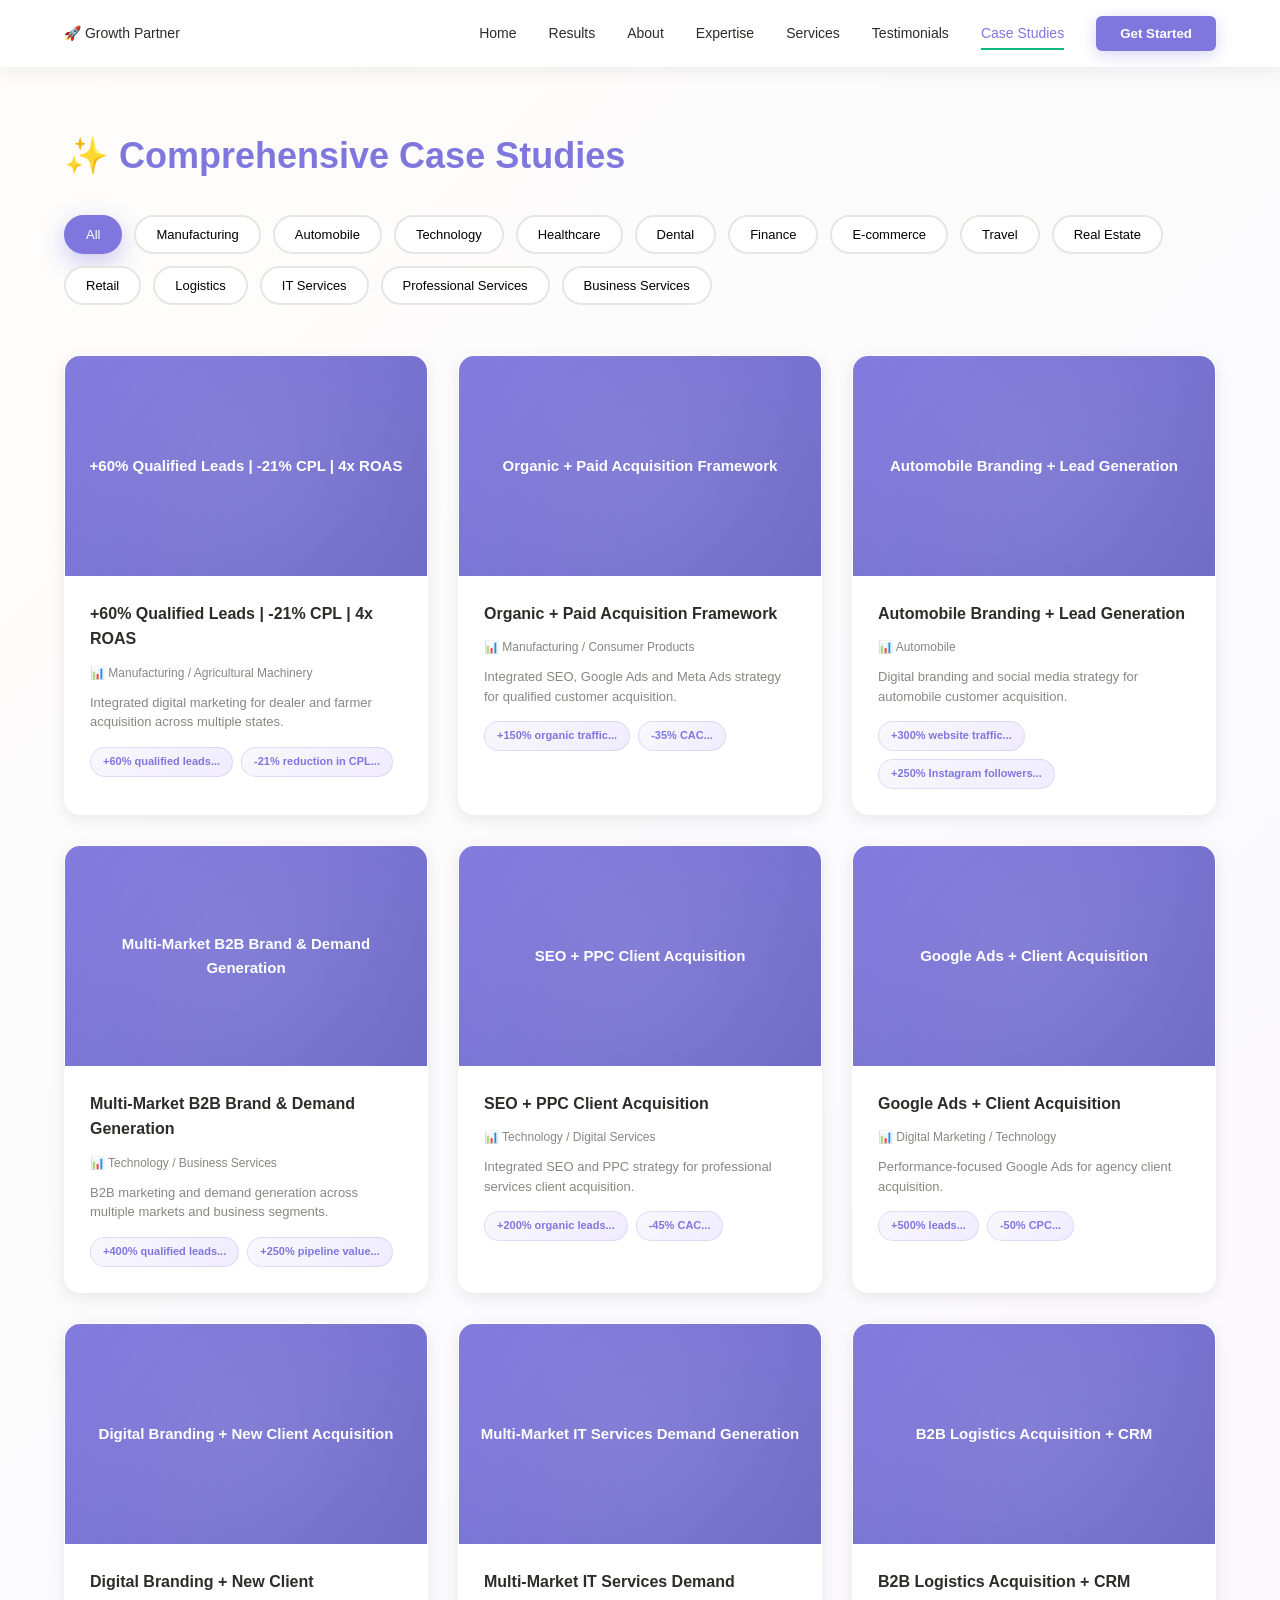
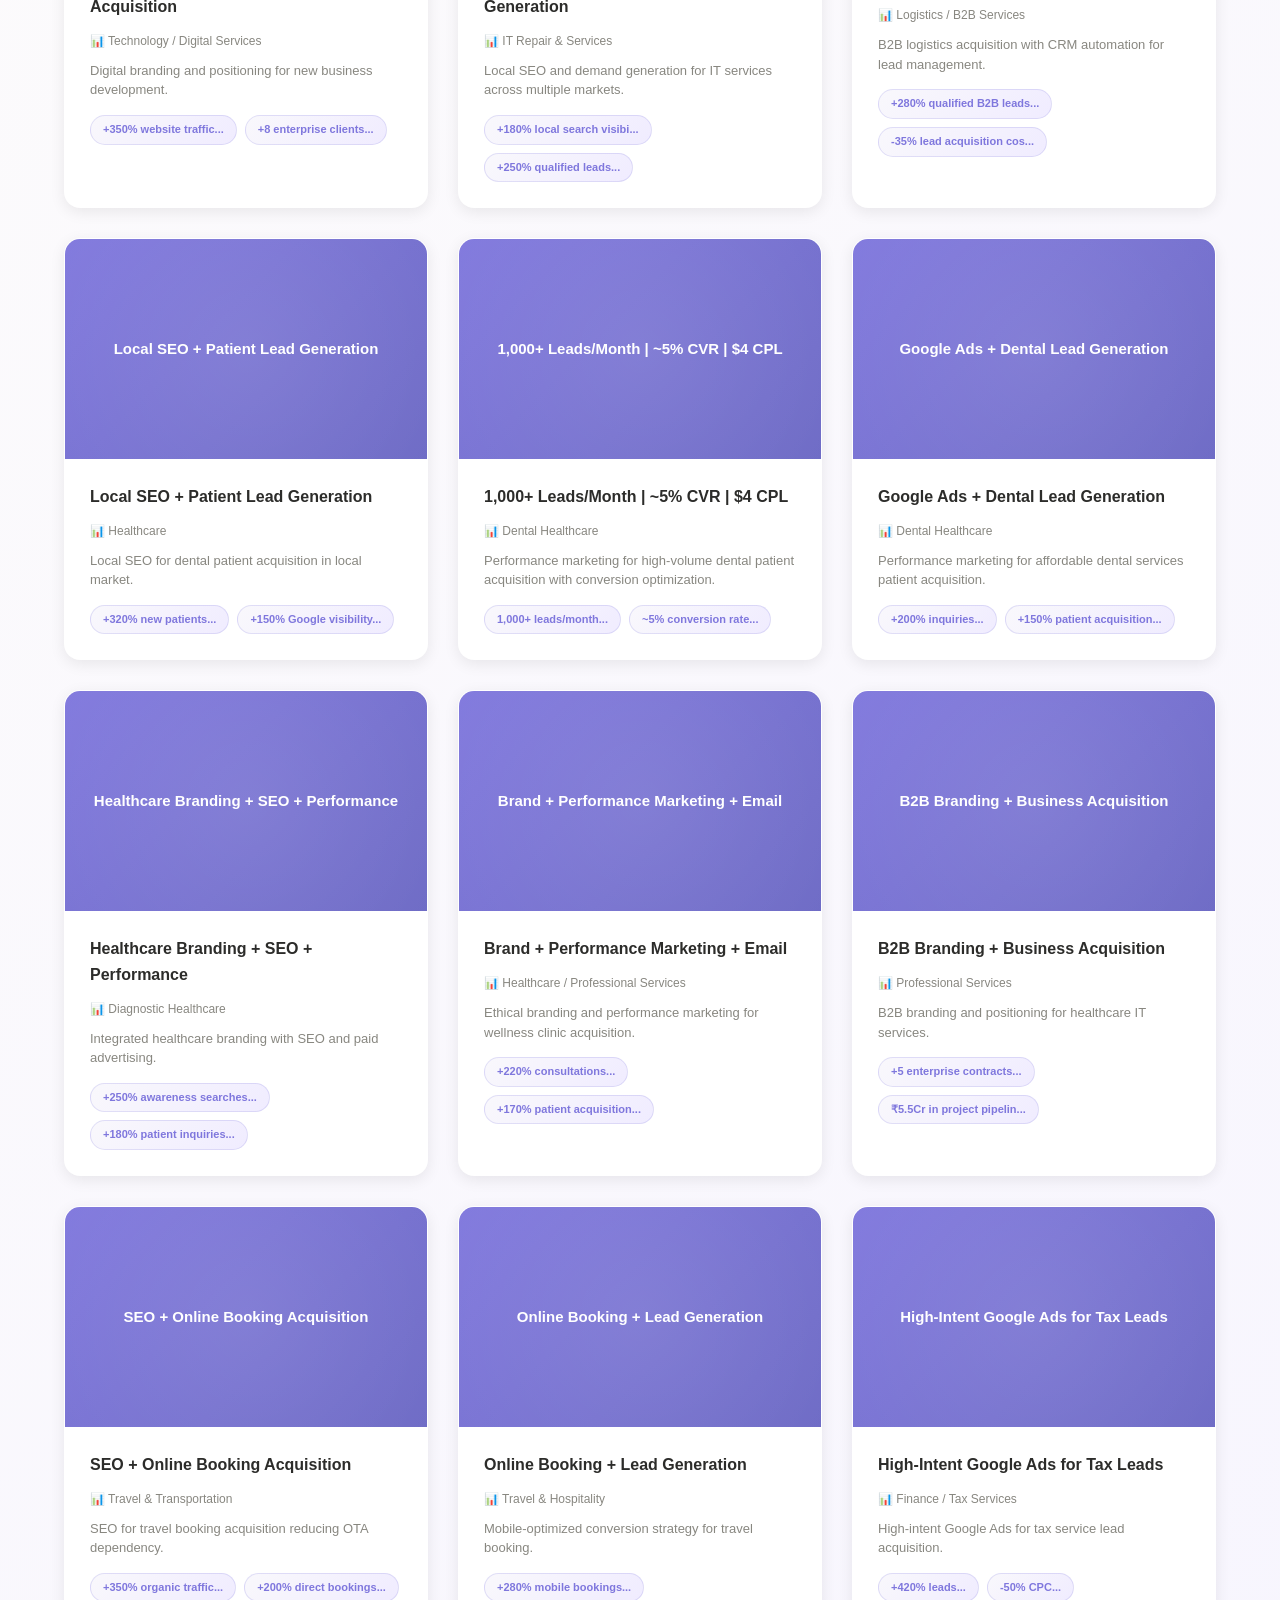
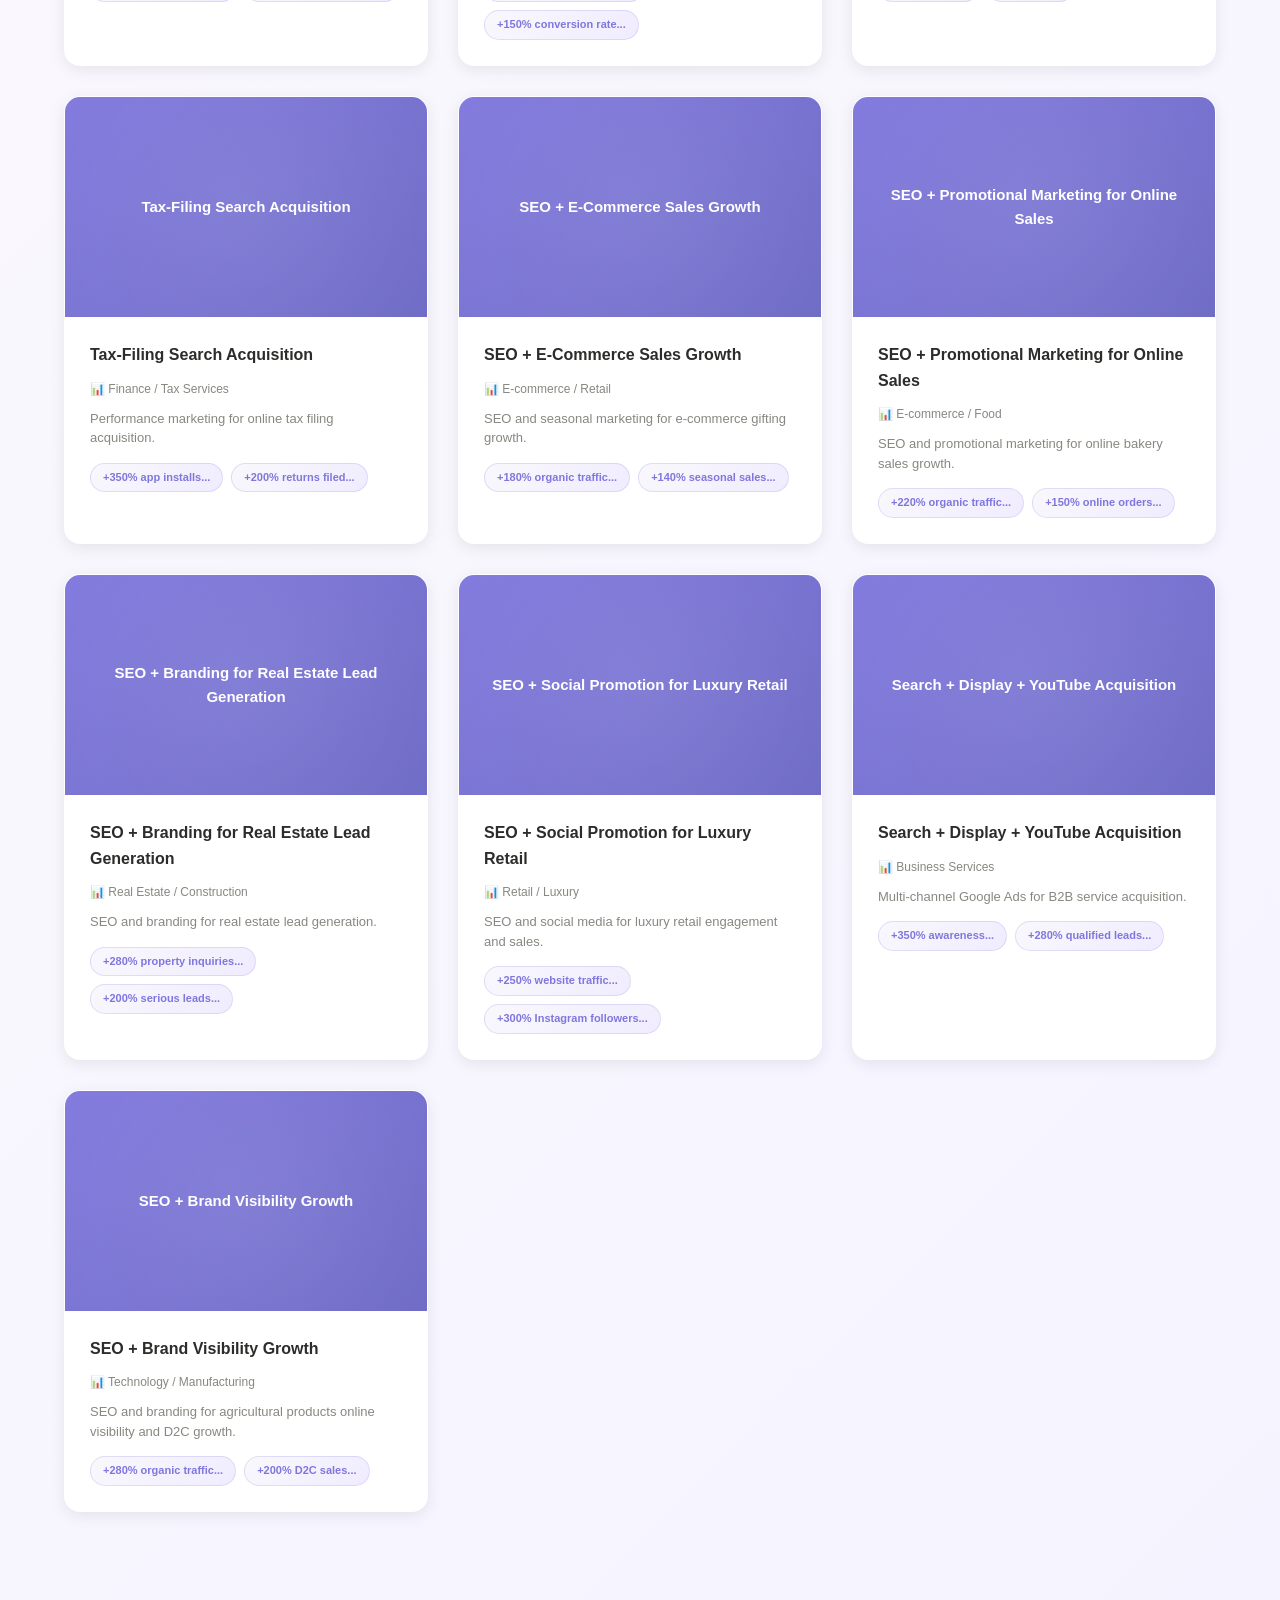
==== case-study.html @ d0ddbb6d "Initial commit: restore point for current site state Baseline snapshot of the portfolio site (index." ====
<!DOCTYPE html>
<html lang="en">
<head>
    <meta charset="UTF-8">
    <meta name="viewport" content="width=device-width, initial-scale=1.0">
    <title>Case Studies - Digital Marketing Portfolio</title>
    <style>
        * { margin: 0; padding: 0; box-sizing: border-box; }
        :root {
            --primary: #7F77DD;
            --secondary: #7F77DD;
            --accent: #7F77DD;
            --dark: #26215C;
            --light: #F9F8FC;
            --text: #2C2C2A;
            --text-secondary: #888780;
            --border: #E8E6E1;
            --animation: #10B981;
        }
        body {
            font-family: 'Inter', -apple-system, BlinkMacSystemFont, 'Segoe UI', sans-serif;
            color: var(--text);
            background: linear-gradient(135deg, #FEFDFB 0%, #F5F3FF 100%);
            line-height: 1.6;
            min-height: 100vh;
        }

        /* Animations */
        @keyframes fadeInUp {
            from {
                opacity: 0;
                transform: translateY(30px);
            }
            to {
                opacity: 1;
                transform: translateY(0);
            }
        }

        @keyframes slideInLeft {
            from {
                opacity: 0;
                transform: translateX(-50px);
            }
            to {
                opacity: 1;
                transform: translateX(0);
            }
        }

        @keyframes pulse {
            0%, 100% { box-shadow: 0 0 0 0 rgba(127, 119, 221, 0.7); }
            50% { box-shadow: 0 0 0 10px rgba(127, 119, 221, 0); }
        }

        @keyframes shimmer {
            0% { background-position: -1000px 0; }
            100% { background-position: 1000px 0; }
        }

        @keyframes floatUp {
            0%, 100% { transform: translateY(0px); }
            50% { transform: translateY(-20px); }
        }

        @keyframes glow {
            0%, 100% { 
                box-shadow: 0 0 20px rgba(127, 119, 221, 0.3),
                            0 8px 24px rgba(0, 0, 0, 0.08);
            }
            50% { 
                box-shadow: 0 0 40px rgba(127, 119, 221, 0.5),
                            0 12px 32px rgba(0, 0, 0, 0.12);
            }
        }

        /* Navigation */
        nav {
            position: sticky;
            top: 0;
            background: rgba(255, 255, 255, 0.95);
            backdrop-filter: blur(10px);
            box-shadow: 0 2px 20px rgba(0, 0, 0, 0.08);
            z-index: 100;
            padding: 16px 0;
            animation: slideInLeft 0.6s ease-out;
        }
        .nav-container {
            max-width: 1200px;
            margin: 0 auto;
            padding: 0 24px;
            display: flex;
            justify-content: space-between;
            align-items: center;
        }
        .nav-logo {
            font-size: 22px;
            font-weight: 700;
            color: var(--primary);
            text-decoration: none;
            cursor: pointer;
            transition: all 0.3s;
        }
        .nav-logo:hover {
            color: var(--animation);
            transform: scale(1.05);
        }
        .nav-links {
            display: flex;
            gap: 32px;
            align-items: center;
        }

        .nav-toggle {
            display: none;
            flex-direction: column;
            justify-content: center;
            gap: 5px;
            width: 32px;
            height: 32px;
            background: none;
            border: none;
            cursor: pointer;
            padding: 0;
            flex-shrink: 0;
        }

        .nav-toggle span {
            display: block;
            width: 100%;
            height: 2px;
            background: var(--text);
            border-radius: 2px;
            transition: transform 0.3s ease, opacity 0.3s ease;
        }

        .nav-toggle.open span:nth-child(1) {
            transform: translateY(7px) rotate(45deg);
        }

        .nav-toggle.open span:nth-child(2) {
            opacity: 0;
        }

        .nav-toggle.open span:nth-child(3) {
            transform: translateY(-7px) rotate(-45deg);
        }

        @media (max-width: 768px) {
            .nav-container {
                position: relative;
            }

            .nav-toggle {
                display: flex;
            }

            .nav-links {
                display: none;
                position: absolute;
                top: 100%;
                left: 0;
                right: 0;
                flex-direction: column;
                align-items: stretch;
                gap: 4px;
                background: white;
                border-top: 1px solid var(--border);
                box-shadow: 0 12px 24px rgba(0,0,0,0.1);
                padding: 8px 24px 20px;
                max-height: calc(100vh - 64px);
                overflow-y: auto;
            }

            .nav-links.open {
                display: flex;
            }

            .nav-link {
                width: 100%;
                padding: 12px 4px;
                border-bottom: 1px solid var(--border);
            }

            .get-started-btn {
                width: 100%;
                margin-top: 8px;
                padding: 14px 24px;
            }
        }
        .nav-link {
            text-decoration: none;
            color: var(--text);
            font-size: 14px;
            font-weight: 500;
            cursor: pointer;
            transition: all 0.3s;
            position: relative;
        }
        .nav-link::after {
            content: '';
            position: absolute;
            bottom: -5px;
            left: 0;
            width: 0;
            height: 2px;
            background: var(--animation);
            transition: width 0.3s;
        }
        .nav-link:hover::after,
        .nav-link.active::after {
            width: 100%;
        }
        .nav-link:hover {
            color: var(--primary);
        }
        .nav-link.active {
            color: var(--primary);
        }
        .get-started-btn {
            background: var(--primary);
            color: white;
            border: none;
            padding: 10px 24px;
            border-radius: 6px;
            cursor: pointer;
            font-weight: 600;
            transition: all 0.3s;
            box-shadow: 0 4px 15px rgba(127, 119, 221, 0.3);
        }
        .get-started-btn:hover {
            background: var(--animation);
            transform: translateY(-3px);
            box-shadow: 0 8px 25px rgba(16, 185, 129, 0.5);
        }

        /* Container */
        .container {
            max-width: 1200px;
            margin: 0 auto;
            padding: 60px 24px;
        }

        h1 {
            margin-bottom: 30px;
            font-size: 36px;
            color: var(--primary);
            animation: fadeInUp 0.6s ease-out;
        }

        h1.detail-title {
            -webkit-text-fill-color: white !important;
            -webkit-background-clip: unset !important;
            background-clip: unset !important;
            color: #FFFFFF !important;
            background: none !important;
        }

        /* Filters */
        .filters {
            display: flex;
            gap: 12px;
            margin-bottom: 50px;
            flex-wrap: wrap;
            animation: fadeInUp 0.7s ease-out;
        }
        .category-btn {
            background: white;
            border: 2px solid var(--border);
            padding: 10px 20px;
            border-radius: 25px;
            cursor: pointer;
            font-weight: 500;
            transition: all 0.3s;
            font-size: 13px;
            position: relative;
            overflow: hidden;
        }
        .category-btn::before {
            content: '';
            position: absolute;
            top: 0;
            left: -100%;
            width: 100%;
            height: 100%;
            background: var(--animation);
            transition: left 0.4s;
            z-index: -1;
        }
        .category-btn:hover::before {
            left: 0;
        }
        .category-btn:hover {
            color: white;
            border-color: var(--primary);
            transform: translateY(-3px);
            box-shadow: 0 8px 20px rgba(127, 119, 221, 0.3);
        }
        .category-btn.active {
            background: var(--primary);
            color: white;
            border-color: var(--primary);
            box-shadow: 0 8px 25px rgba(127, 119, 221, 0.4);
        }

        /* Grid */
        .case-studies-grid {
            display: grid;
            grid-template-columns: repeat(auto-fill, minmax(320px, 1fr));
            gap: 30px;
            margin-bottom: 50px;
        }
        .case-card {
            background: white;
            border-radius: 16px;
            overflow: hidden;
            cursor: pointer;
            transition: all 0.4s cubic-bezier(0.175, 0.885, 0.32, 1.275);
            animation: fadeInUp 0.6s ease-out backwards;
            animation-delay: calc(var(--index) * 0.05s);
            position: relative;
            box-shadow: 0 4px 15px rgba(0, 0, 0, 0.08);
            border: 1px solid rgba(255, 255, 255, 0.5);
        }
        .case-card:nth-child(1) { --index: 1; }
        .case-card:nth-child(2) { --index: 2; }
        .case-card:nth-child(3) { --index: 3; }
        .case-card:nth-child(4) { --index: 4; }
        .case-card:nth-child(5) { --index: 5; }
        .case-card:nth-child(6) { --index: 6; }
        .case-card:hover {
            transform: translateY(-15px) scale(1.02);
            box-shadow: 0 20px 40px rgba(127, 119, 221, 0.3);
        }
        .case-card::before {
            content: '';
            position: absolute;
            top: 0;
            left: 0;
            width: 100%;
            height: 3px;
            background: var(--animation);
            opacity: 0;
            transition: opacity 0.3s;
        }
        .case-card:hover::before {
            opacity: 1;
        }

        .case-card-image {
            height: 220px;
            background: linear-gradient(135deg, #7F77DD 0%, #6B68C4 100%) !important;
            display: flex;
            align-items: center;
            justify-content: center;
            color: white;
            font-weight: 700;
            padding: 20px;
            text-align: center;
            font-size: 15px;
            position: relative;
            overflow: hidden;
        }
        .case-card-image::after {
            content: '';
            position: absolute;
            top: -50%;
            right: -50%;
            width: 200%;
            height: 200%;
            background: radial-gradient(circle, rgba(255,255,255,0.1) 0%, transparent 70%);
            animation: floatUp 4s ease-in-out infinite;
        }

        .case-card-content {
            padding: 25px;
            position: relative;
            z-index: 1;
        }
        .case-card-content h3 {
            font-size: 16px;
            margin-bottom: 12px;
            color: var(--text);
            transition: color 0.3s;
        }
        .case-card:hover .case-card-content h3 {
            color: var(--primary);
        }

        .case-industry {
            font-size: 12px;
            color: var(--text-secondary);
            margin-bottom: 10px;
            font-weight: 500;
        }
        .case-description {
            font-size: 13px;
            color: var(--text-secondary);
            margin-bottom: 15px;
            line-height: 1.5;
        }
        .case-results {
            display: flex;
            gap: 8px;
            flex-wrap: wrap;
        }
        .result-tag {
            background: linear-gradient(135deg, var(--light) 0%, #F0ECFF 100%);
            color: var(--primary);
            padding: 5px 12px;
            border-radius: 20px;
            font-size: 11px;
            font-weight: 600;
            border: 1px solid rgba(127, 119, 221, 0.2);
            transition: all 0.3s;
        }
        .result-tag:hover {
            background: linear-gradient(135deg, var(--primary) 0%, var(--secondary) 100%);
            color: white;
            transform: scale(1.05);
        }

        /* Detail View */
        .detail-view {
            display: none;
            margin-top: 0;
            animation: fadeInUp 0.5s ease-out;
        }
        .detail-view.active {
            display: block;
            animation: fadeInUp 0.5s ease-out;
        }

        .back-btn {
            background: var(--primary);
            color: white;
            border: none;
            padding: 14px 32px;
            border-radius: 8px;
            cursor: pointer;
            font-weight: 700;
            margin-bottom: 30px;
            margin-top: 20px;
            position: relative;
            z-index: 10;
            box-shadow: 0 4px 15px rgba(127, 119, 221, 0.4);
            transition: all 0.3s;
            font-size: 15px;
            display: inline-block;
        }
        .back-btn:hover {
            background: var(--animation);
            transform: translateY(-3px);
            box-shadow: 0 8px 25px rgba(16, 185, 129, 0.6);
        }

        .detail-header {
            background: linear-gradient(135deg, #7F77DD 0%, #6B68C4 100%) !important;
            color: white;
            padding: 60px 40px;
            margin: 0 -24px 40px -24px;
            position: relative;
            z-index: 1;
            border-radius: 16px 16px 0 0;
            overflow: hidden;
            animation: fadeInUp 0.6s ease-out;
        }
        .detail-header * {
            color: white !important;
        }
        .detail-header::before {
            content: '';
            position: absolute;
            top: -50%;
            right: -50%;
            width: 200%;
            height: 200%;
            background: radial-gradient(circle, rgba(255,255,255,0.1) 0%, transparent 70%);
            animation: floatUp 6s ease-in-out infinite;
        }

        .detail-title {
            font-size: 36px;
            margin-bottom: 25px;
            position: relative;
            z-index: 1;
            font-weight: 800;
            color: #FFFFFF !important;
            text-shadow: 0 2px 10px rgba(0, 0, 0, 0.3), 0 0 20px rgba(0, 0, 0, 0.2);
            letter-spacing: 0.5px;
        }
        .detail-meta {
            display: grid;
            grid-template-columns: repeat(auto-fit, minmax(180px, 1fr));
            gap: 30px;
            margin-bottom: 20px;
            font-size: 14px;
            position: relative;
            z-index: 1;
            color: #FFFFFF !important;
        }
        .detail-meta strong {
            display: block;
            margin-bottom: 5px;
            font-weight: 600;
            opacity: 1;
            color: #FFFFFF !important;
        }

        .detail-content {
            background: white;
            padding: 40px;
            border-radius: 16px;
            border: 1px solid rgba(255, 255, 255, 0.5);
            box-shadow: 0 8px 32px rgba(0, 0, 0, 0.08);
            animation: fadeInUp 0.7s ease-out;
        }

        .section {
            margin-bottom: 50px;
            animation: fadeInUp 0.6s ease-out;
        }
        .section h2 {
            font-size: 26px;
            margin-bottom: 20px;
            color: var(--primary);
            padding-bottom: 15px;
            border-bottom: 2px solid var(--light);
            position: relative;
        }
        .section h3 {
            font-size: 16px;
            margin: 25px 0 15px 0;
            color: var(--primary);
            font-weight: 700;
        }
        .section p {
            color: var(--text-secondary);
            line-height: 1.8;
            margin-bottom: 12px;
            font-size: 14px;
        }
        .section ul, .section ol {
            margin-left: 20px;
            color: var(--text-secondary);
        }
        .section li {
            margin-bottom: 10px;
            line-height: 1.6;
        }

        .metrics-grid {
            display: grid;
            grid-template-columns: repeat(auto-fit, minmax(180px, 1fr));
            gap: 20px;
            margin: 25px 0;
        }
        .metric-card {
            background: linear-gradient(135deg, var(--light) 0%, #F0ECFF 100%);
            padding: 25px;
            border-radius: 12px;
            text-align: center;
            border: 2px solid rgba(127, 119, 221, 0.15);
            transition: all 0.3s;
            cursor: pointer;
            position: relative;
            overflow: hidden;
        }
        .metric-card::before {
            content: '';
            position: absolute;
            top: -50%;
            right: -50%;
            width: 200%;
            height: 200%;
            background: radial-gradient(circle, rgba(127,119,221,0.1) 0%, transparent 70%);
        }
        .metric-card:hover {
            transform: translateY(-8px);
            box-shadow: 0 12px 30px rgba(16, 185, 129, 0.2);
            border-color: var(--animation);
        }

        .metric-value {
            font-size: 26px;
            font-weight: 800;
            background: linear-gradient(135deg, var(--primary) 0%, var(--secondary) 100%);
            -webkit-background-clip: text;
            -webkit-text-fill-color: transparent;
            background-clip: text;
            margin-bottom: 8px;
        }
        .metric-label {
            font-size: 12px;
            color: var(--text-secondary);
            font-weight: 600;
        }

        .service-tags {
            display: flex;
            gap: 12px;
            flex-wrap: wrap;
            margin: 20px 0;
        }
        .service-tag {
            background: var(--primary);
            color: white;
            padding: 10px 18px;
            border-radius: 20px;
            font-size: 12px;
            font-weight: 700;
            box-shadow: 0 4px 15px rgba(127, 119, 221, 0.35);
            transition: all 0.3s;
            display: inline-block;
        }
        .service-tag:hover {
            background: var(--animation);
            transform: translateY(-3px) scale(1.05);
            box-shadow: 0 8px 25px rgba(16, 185, 129, 0.6);
        }

        .competitor-section {
            background: linear-gradient(135deg, white 0%, #F9F8FC 100%);
            padding: 20px;
            border-radius: 10px;
            border: 2px solid rgba(127, 119, 221, 0.15);
            margin: 15px 0;
            transition: all 0.3s;
        }
        .competitor-section:hover {
            border-color: var(--primary);
            box-shadow: 0 6px 20px rgba(127, 119, 221, 0.1);
        }
        .competitor-section strong {
            color: var(--primary);
            font-size: 15px;
        }
        .competitor-section p {
            margin: 8px 0;
            font-size: 13px;
        }

        .website-link {
            display: inline-block;
            background: var(--primary);
            color: white;
            padding: 14px 32px;
            border-radius: 8px;
            text-decoration: none;
            font-weight: 700;
            margin-top: 15px;
            box-shadow: 0 4px 15px rgba(127, 119, 221, 0.4);
            transition: all 0.3s;
            font-size: 15px;
        }
        .website-link:hover {
            background: var(--animation);
            transform: translateY(-3px) scale(1.02);
            box-shadow: 0 8px 25px rgba(16, 185, 129, 0.6);
        }

        /* Loading animation */
        @keyframes spin {
            0% { transform: rotate(0deg); }
            100% { transform: rotate(360deg); }
        }

        .loading {
            display: inline-block;
            width: 20px;
            height: 20px;
            border: 3px solid var(--light);
            border-top-color: var(--primary);
            border-radius: 50%;
            animation: spin 1s linear infinite;
        }
    </style>
</head>
<body>
    <nav>
        <div class="nav-container">
            <a class="nav-link" href="index.html">🚀 Growth Partner</a>
            <button class="nav-toggle" id="navToggle" aria-label="Toggle navigation menu" aria-expanded="false" onclick="toggleMobileNav()">
                <span></span><span></span><span></span>
            </button>
            <div class="nav-links" id="navLinks">
                <a class="nav-link" href="index.html">Home</a>
                <a class="nav-link" href="index.html#results">Results</a>
                <a class="nav-link" href="index.html#about">About</a>
                <a class="nav-link" href="index.html#expertise">Expertise</a>
                <a class="nav-link" href="index.html#services">Services</a>
                <a class="nav-link" href="index.html#testimonials">Testimonials</a>
                <a class="nav-link active" href="case-study.html">Case Studies</a>
                <button class="get-started-btn" onclick="window.location.href='index.html#contact'">Get Started</button>
            </div>
        </div>
    </nav>

    <div class="container">
        <!-- Grid View -->
        <div id="grid-view">
            <h1>✨ Comprehensive Case Studies</h1>
            
            <div class="filters">
                <button class="category-btn active" onclick="filterByCategory('all', this)">All</button>
                <button class="category-btn" onclick="filterByCategory('Manufacturing', this)">Manufacturing</button>
                <button class="category-btn" onclick="filterByCategory('Automobile', this)">Automobile</button>
                <button class="category-btn" onclick="filterByCategory('Technology', this)">Technology</button>
                <button class="category-btn" onclick="filterByCategory('Healthcare', this)">Healthcare</button>
                <button class="category-btn" onclick="filterByCategory('Dental', this)">Dental</button>
                <button class="category-btn" onclick="filterByCategory('Finance', this)">Finance</button>
                <button class="category-btn" onclick="filterByCategory('E-commerce', this)">E-commerce</button>
                <button class="category-btn" onclick="filterByCategory('Travel', this)">Travel</button>
                <button class="category-btn" onclick="filterByCategory('Real Estate', this)">Real Estate</button>
                <button class="category-btn" onclick="filterByCategory('Retail', this)">Retail</button>
                <button class="category-btn" onclick="filterByCategory('Logistics', this)">Logistics</button>
                <button class="category-btn" onclick="filterByCategory('IT Repair', this)">IT Services</button>
                <button class="category-btn" onclick="filterByCategory('Professional Services', this)">Professional Services</button>
                <button class="category-btn" onclick="filterByCategory('Business Services', this)">Business Services</button>
            </div>

            <div id="case-studies-grid" class="case-studies-grid"></div>
        </div>

        <!-- Detail View -->
        <div id="detail-view" class="detail-view">
            <button class="back-btn" onclick="showGrid()">← Back to All Cases</button>
            
            <div class="detail-header">
                <h1 class="detail-title" id="detail-title">Case Title</h1>
                <div class="detail-meta">
                    <div><strong>Client:</strong> <span id="detail-client"></span></div>
                    <div><strong>Industry:</strong> <span id="detail-industry"></span></div>
                    <div><strong>Duration:</strong> <span id="detail-duration"></span></div>
                </div>
            </div>

            <div class="detail-content">
                <div class="section">
                    <h2>📋 About the Business</h2>
                    <p id="detail-about"></p>
                    <h3>💼 Business Model</h3>
                    <p id="detail-businessModel"></p>
                    <h3>🎯 Target Market</h3>
                    <p id="detail-targetMarket"></p>
                    <h3>📦 Products/Services</h3>
                    <p id="detail-products"></p>
                </div>

                <div class="section">
                    <h2>🏆 Market & Competitors</h2>
                    <p id="detail-marketOverview"></p>
                    <h3>⚔️ Key Competitors</h3>
                    <div id="competitors-section"></div>
                    <h3>💡 Competitive Advantages</h3>
                    <p id="detail-advantages"></p>
                </div>

                <div class="section">
                    <h2>🚨 Challenges Faced</h2>
                    <p id="detail-challenges"></p>
                    <h3>📌 Key Pain Points</h3>
                    <ul id="pain-points-list"></ul>
                    <h3>💥 Business Impact</h3>
                    <p id="detail-challengeImpact"></p>
                </div>

                <div class="section">
                    <h2>🎯 Strategic Solution</h2>
                    <p id="detail-strategyOverview"></p>
                    <h3>🔍 Phase 1: Discovery & Planning</h3>
                    <p id="detail-phase1"></p>
                    <h3>🚀 Phase 2: Implementation</h3>
                    <p id="detail-phase2"></p>
                    <h3>⚙️ Phase 3: Optimization</h3>
                    <p id="detail-phase3"></p>
                    <h3>📈 Phase 4: Scaling</h3>
                    <p id="detail-phase4"></p>
                    <h3>🛠️ Services & Tools</h3>
                    <div class="service-tags" id="services-delivered"></div>
                </div>

                <div class="section">
                    <h2>🎉 Results & Impact</h2>
                    <h3>📊 Performance Metrics</h3>
                    <div class="metrics-grid" id="metrics-grid"></div>
                    <h3>💰 ROI & Business Impact</h3>
                    <p id="detail-roi"></p>
                </div>

                <div class="section">
                    <h3>🌐 Visit Website</h3>
                    <div id="website-section"></div>
                </div>
            </div>
        </div>
    </div>

    <script>
        let allCaseStudies = [];
        let filteredStudies = [];

        async function loadCaseStudies() {
            try {
                const response = await fetch('case-studies-data.json');
                allCaseStudies = await response.json();
                filteredStudies = allCaseStudies;

                // Deep link support: case-study.html?id=3 opens that case study directly
                const params = new URLSearchParams(window.location.search);
                const requestedId = parseInt(params.get('id'), 10);
                const requested = allCaseStudies.find(cs => cs.id === requestedId);
                if (requested) {
                    showDetail(requested.id);
                } else {
                    displayCaseStudies();
                }
            } catch(e) {
                console.log('Loading fallback data...');
                document.getElementById('case-studies-grid').innerHTML = '<p style="padding:20px;">Loading case studies...</p>';
            }
        }

        function displayCaseStudies() {
            const grid = document.getElementById('case-studies-grid');

            if (filteredStudies.length === 0) {
                grid.innerHTML = '<p style="padding:20px; color: var(--text-secondary);">No case studies found in this category yet.</p>';
                return;
            }

            const html = filteredStudies.map(cs => `
                <div class="case-card" onclick="showDetail(${cs.id})">
                    <div class="case-card-image">${cs.title}</div>
                    <div class="case-card-content">
                        <h3>${cs.title}</h3>
                        <p class="case-industry">📊 ${cs.industry}</p>
                        <p class="case-description">${cs.description}</p>
                        <div class="case-results">
                            ${cs.results.slice(0, 2).map(r => `
                                <span class="result-tag">${r.substring(0, 25)}...</span>
                            `).join('')}
                        </div>
                    </div>
                </div>
            `).join('');
            grid.innerHTML = html;
        }

        function showDetail(id) {
            const cs = allCaseStudies.find(c => c.id === id);
            if (!cs) return;

            document.getElementById('grid-view').style.display = 'none';
            document.getElementById('detail-view').classList.add('active');

            document.getElementById('detail-title').textContent = cs.title;
            document.getElementById('detail-client').textContent = cs.client;
            document.getElementById('detail-industry').textContent = cs.industry;
            document.getElementById('detail-duration').textContent = cs.duration;
            document.getElementById('detail-about').textContent = cs.about;
            document.getElementById('detail-businessModel').textContent = cs.businessModel;
            document.getElementById('detail-targetMarket').textContent = cs.targetMarket;
            document.getElementById('detail-products').textContent = cs.products;
            document.getElementById('detail-marketOverview').textContent = cs.marketOverview;

            const competitorsHTML = cs.competitors.map(c => `
                <div class="competitor-section">
                    <strong>${c.name}</strong><br>
                    <small><strong>Position:</strong> ${c.position}</small><br>
                    <small><strong>Our Differentiation:</strong> ${c.differentiation}</small>
                </div>
            `).join('');
            document.getElementById('competitors-section').innerHTML = competitorsHTML;

            document.getElementById('detail-advantages').textContent = cs.advantages;
            document.getElementById('detail-challenges').textContent = cs.challenges;

            const painPointsHTML = cs.painPoints.map(p => `<li>${p}</li>`).join('');
            document.getElementById('pain-points-list').innerHTML = painPointsHTML;

            document.getElementById('detail-challengeImpact').textContent = cs.challengeImpact;
            document.getElementById('detail-strategyOverview').textContent = cs.strategyOverview;
            document.getElementById('detail-phase1').textContent = cs.phase1;
            document.getElementById('detail-phase2').textContent = cs.phase2;
            document.getElementById('detail-phase3').textContent = cs.phase3;
            document.getElementById('detail-phase4').textContent = cs.phase4;

            const servicesHTML = cs.services.map(s => `<span class="service-tag">${s}</span>`).join('');
            document.getElementById('services-delivered').innerHTML = servicesHTML;

            const metricsHTML = Object.entries(cs.metrics).map(([key, val]) => `
                <div class="metric-card">
                    <div class="metric-value">${val}</div>
                    <div class="metric-label">${key}</div>
                </div>
            `).join('');
            document.getElementById('metrics-grid').innerHTML = metricsHTML;

            document.getElementById('detail-roi').textContent = cs.roi;

            const websiteHTML = `<p><a href="https://${cs.website}" target="_blank" class="website-link">🌐 Visit ${cs.client} Website</a></p>`;
            document.getElementById('website-section').innerHTML = websiteHTML;

            window.scrollTo(0, 0);
        }

        function showGrid() {
            document.getElementById('grid-view').style.display = 'block';
            document.getElementById('detail-view').classList.remove('active');
            window.history.replaceState(null, '', window.location.pathname);
        }

        function filterByCategory(category, btn) {
            document.querySelectorAll('.category-btn').forEach(b => b.classList.remove('active'));
            if (btn) btn.classList.add('active');

            if (category === 'all') {
                filteredStudies = allCaseStudies;
            } else {
                filteredStudies = allCaseStudies.filter(cs => 
                    cs.industry.toLowerCase().includes(category.toLowerCase())
                );
            }
            displayCaseStudies();
        }

        loadCaseStudies();

        // Mobile navigation menu
        function toggleMobileNav() {
            const menu = document.getElementById('navLinks');
            const toggle = document.getElementById('navToggle');
            const isOpen = menu.classList.toggle('open');
            toggle.classList.toggle('open', isOpen);
            toggle.setAttribute('aria-expanded', isOpen ? 'true' : 'false');
        }

        function closeMobileNav() {
            const menu = document.getElementById('navLinks');
            const toggle = document.getElementById('navToggle');
            menu.classList.remove('open');
            toggle.classList.remove('open');
            toggle.setAttribute('aria-expanded', 'false');
        }

        document.getElementById('navLinks').addEventListener('click', (e) => {
            if (e.target.tagName === 'A' || e.target.tagName === 'BUTTON') {
                closeMobileNav();
            }
        });

        document.addEventListener('click', (e) => {
            const nav = document.querySelector('nav');
            if (nav && !nav.contains(e.target)) {
                closeMobileNav();
            }
        });

        window.addEventListener('resize', () => {
            if (window.innerWidth > 768) {
                closeMobileNav();
            }
        });
    </script>
</body>
</html>
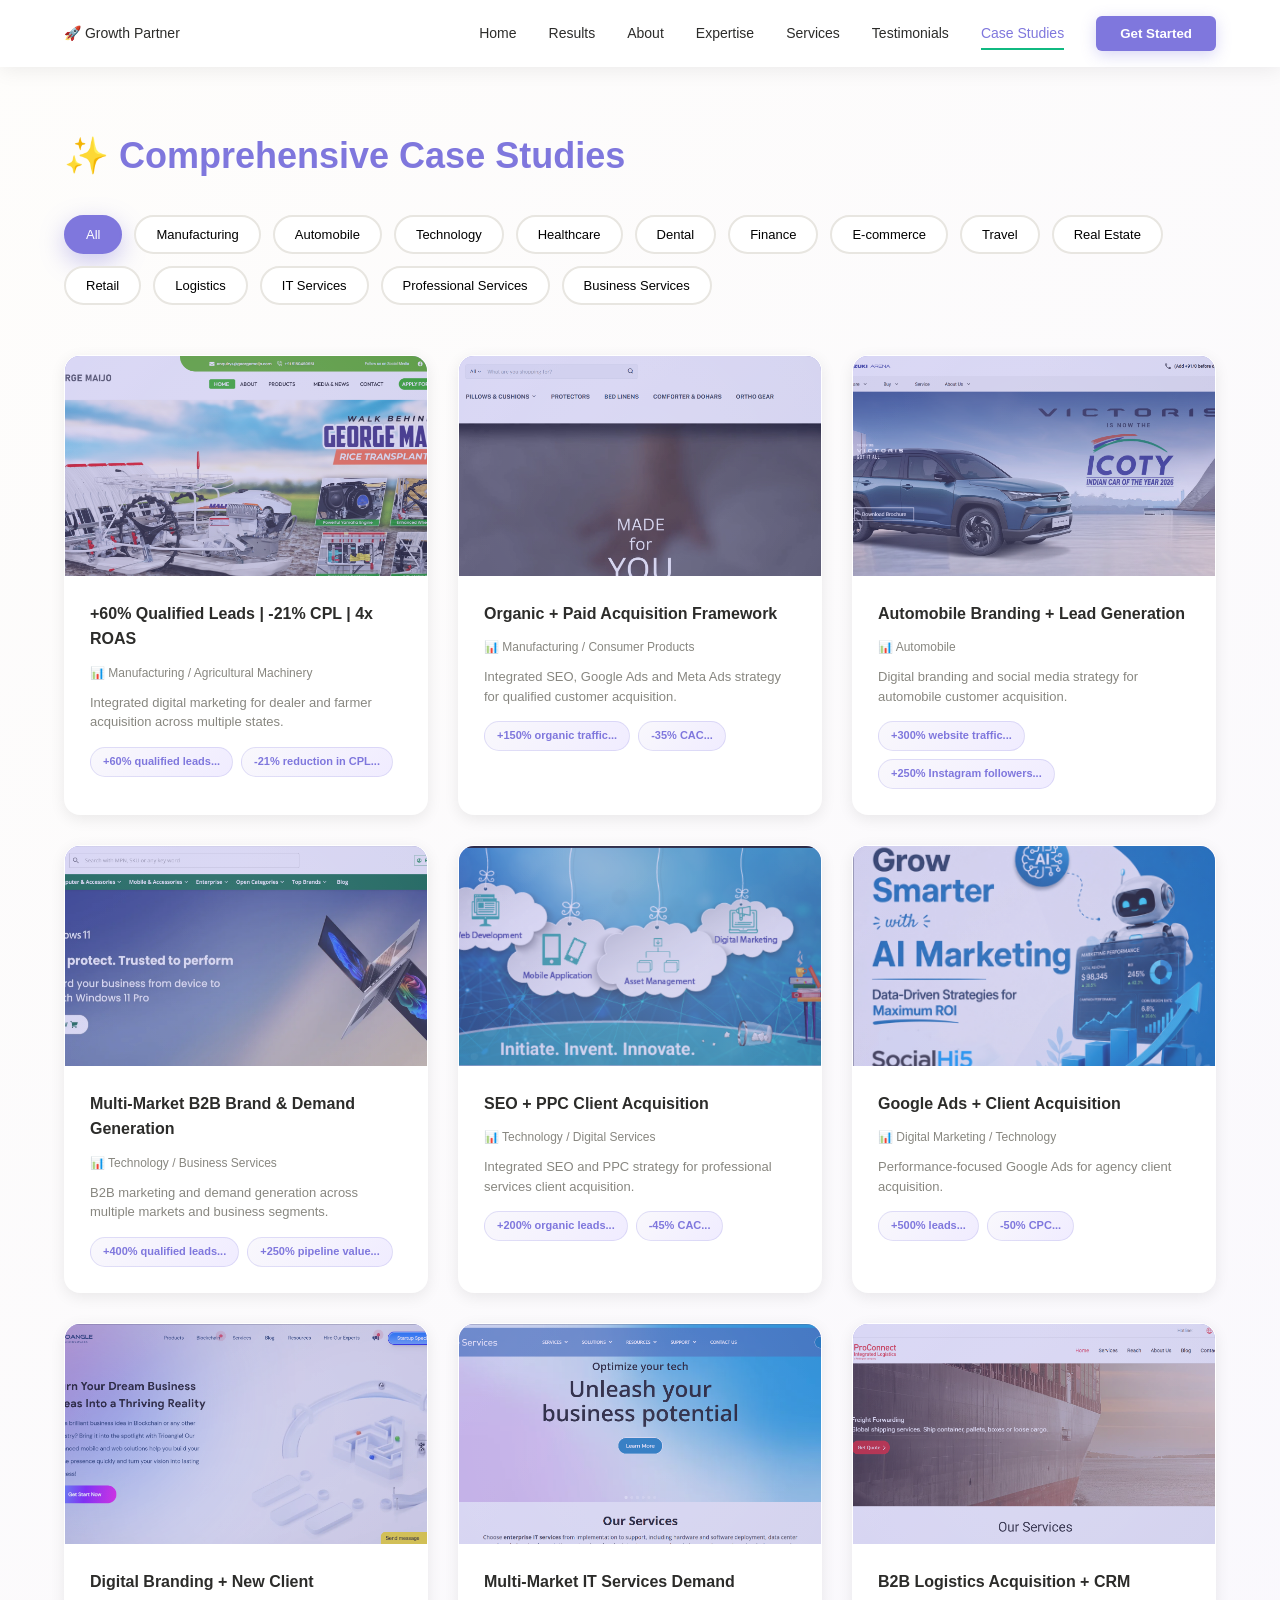
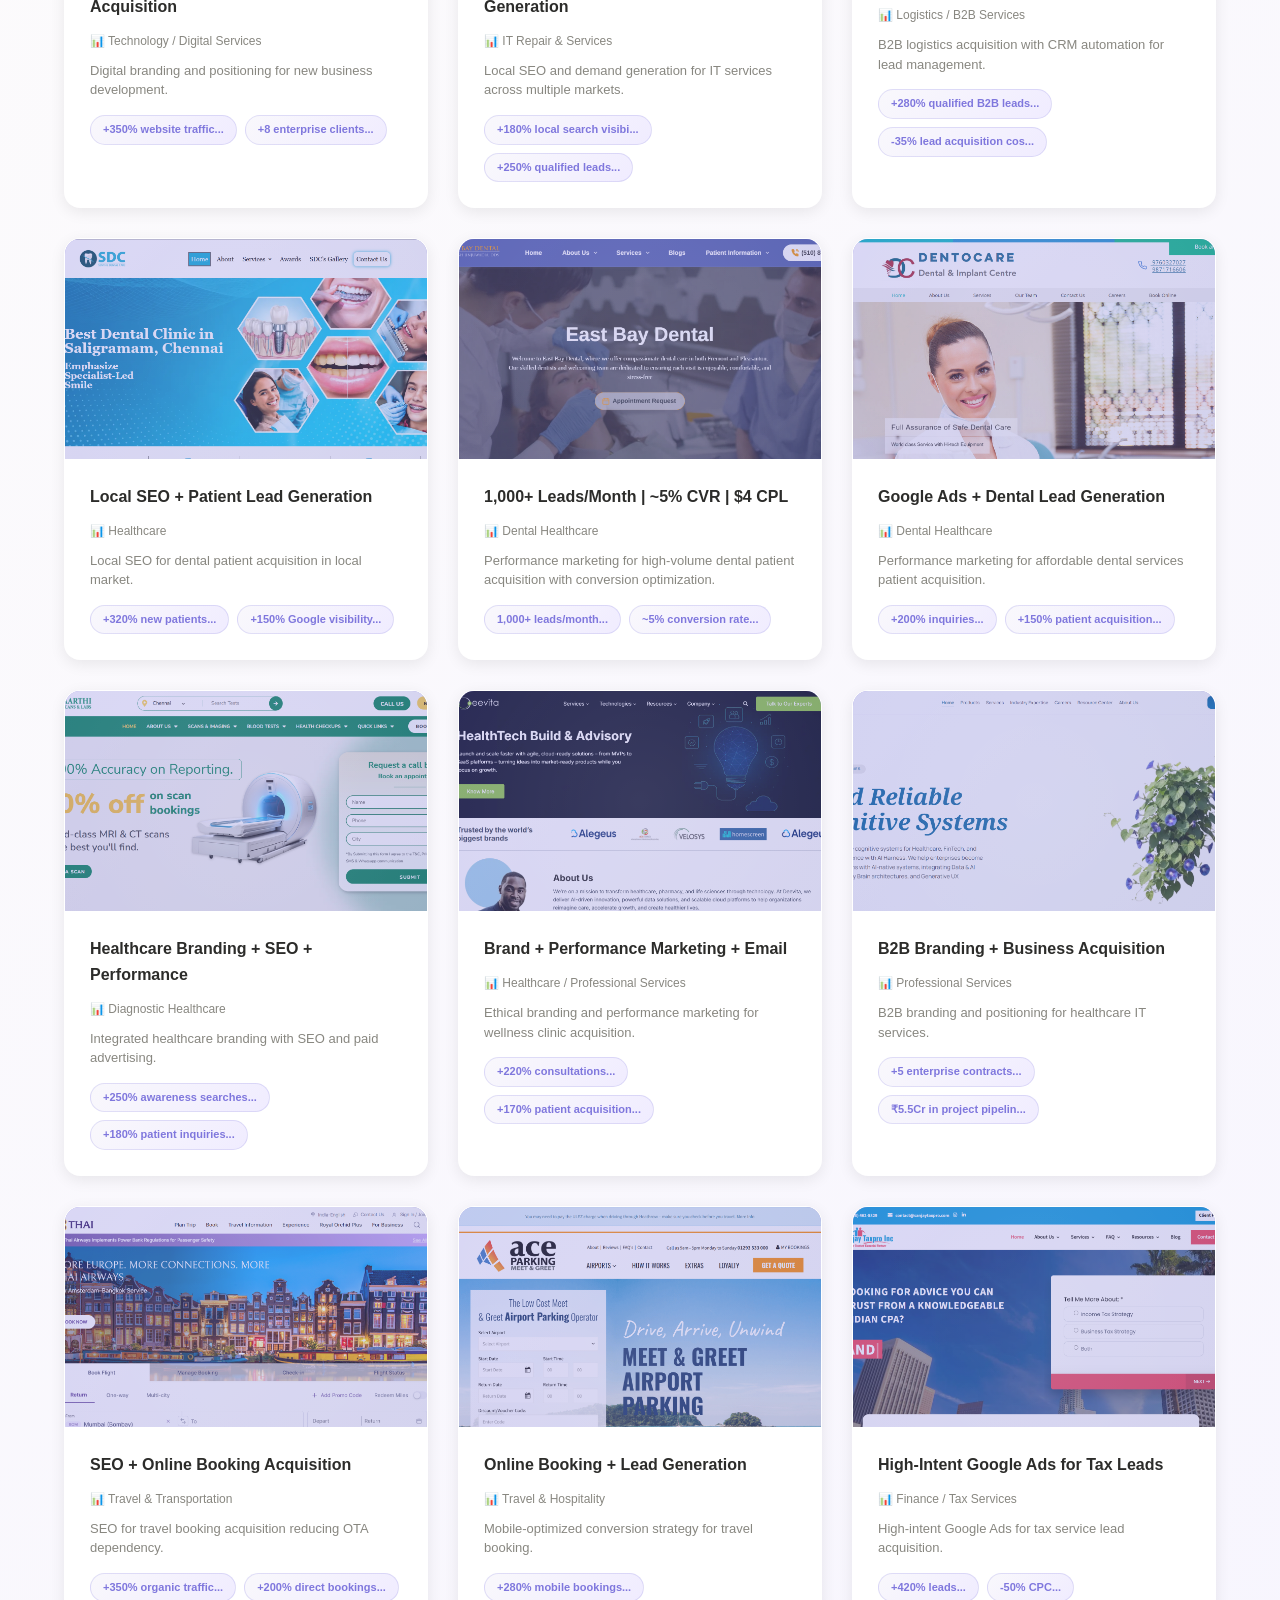
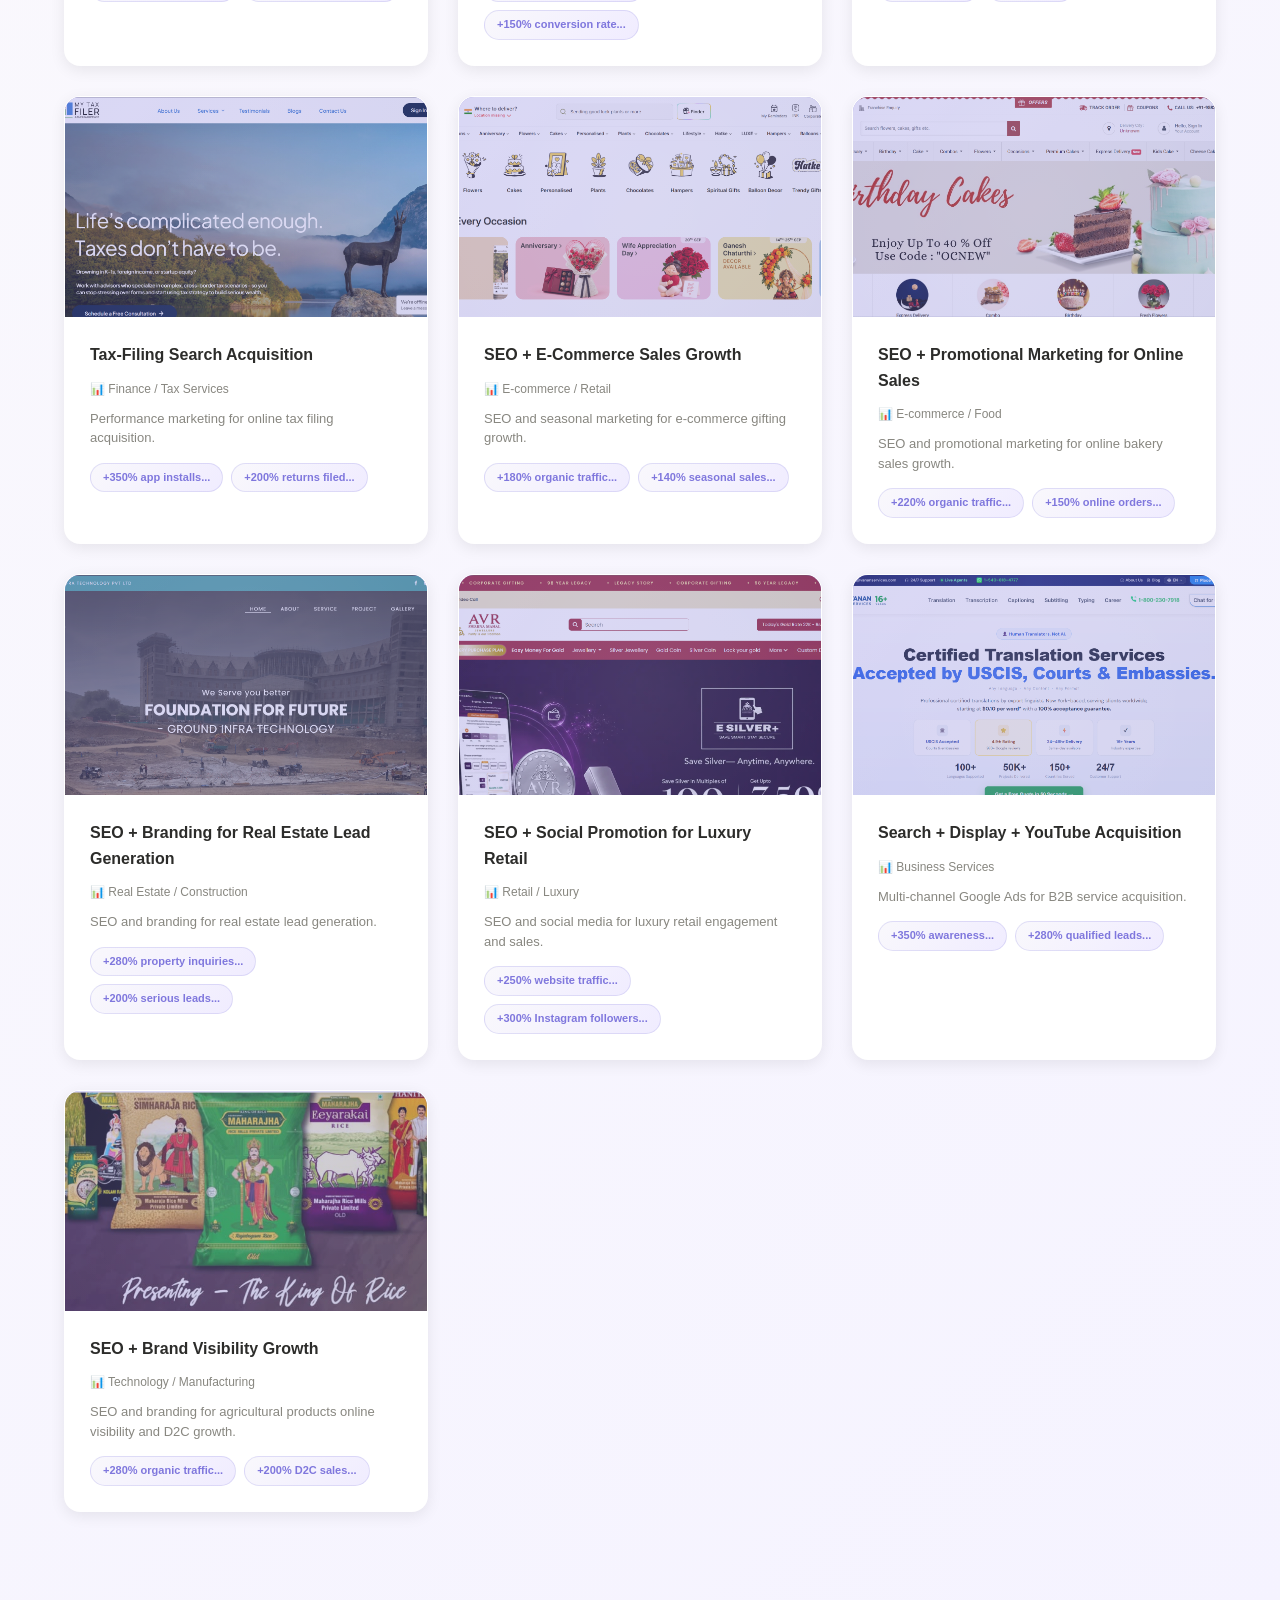
==== commit 2c012411: "V1 17_9_26 V1 17_9_26" ====
--- a/case-study.html
+++ b/case-study.html
@@ -370,6 +370,21 @@
             height: 200%;
             background: radial-gradient(circle, rgba(255,255,255,0.1) 0%, transparent 70%);
             animation: floatUp 4s ease-in-out infinite;
+        }
+
+        .case-card-photo {
+            position: absolute;
+            inset: 0;
+            width: 100%;
+            height: 100%;
+            object-fit: cover;
+            z-index: 0;
+            opacity: 0.7;
+        }
+
+        .case-card-fallback-title {
+            position: relative;
+            z-index: 1;
         }
 
         .case-card-content {
@@ -831,7 +846,12 @@
 
             const html = filteredStudies.map(cs => `
                 <div class="case-card" onclick="showDetail(${cs.id})">
-                    <div class="case-card-image">${cs.title}</div>
+                    <div class="case-card-image">
+                        <img class="case-card-photo" src="${cs.image}" alt="${cs.client}" loading="lazy"
+                            onload="this.nextElementSibling.style.display='none';"
+                            onerror="this.style.display='none';">
+                        <span class="case-card-fallback-title">${cs.title}</span>
+                    </div>
                     <div class="case-card-content">
                         <h3>${cs.title}</h3>
                         <p class="case-industry">📊 ${cs.industry}</p>
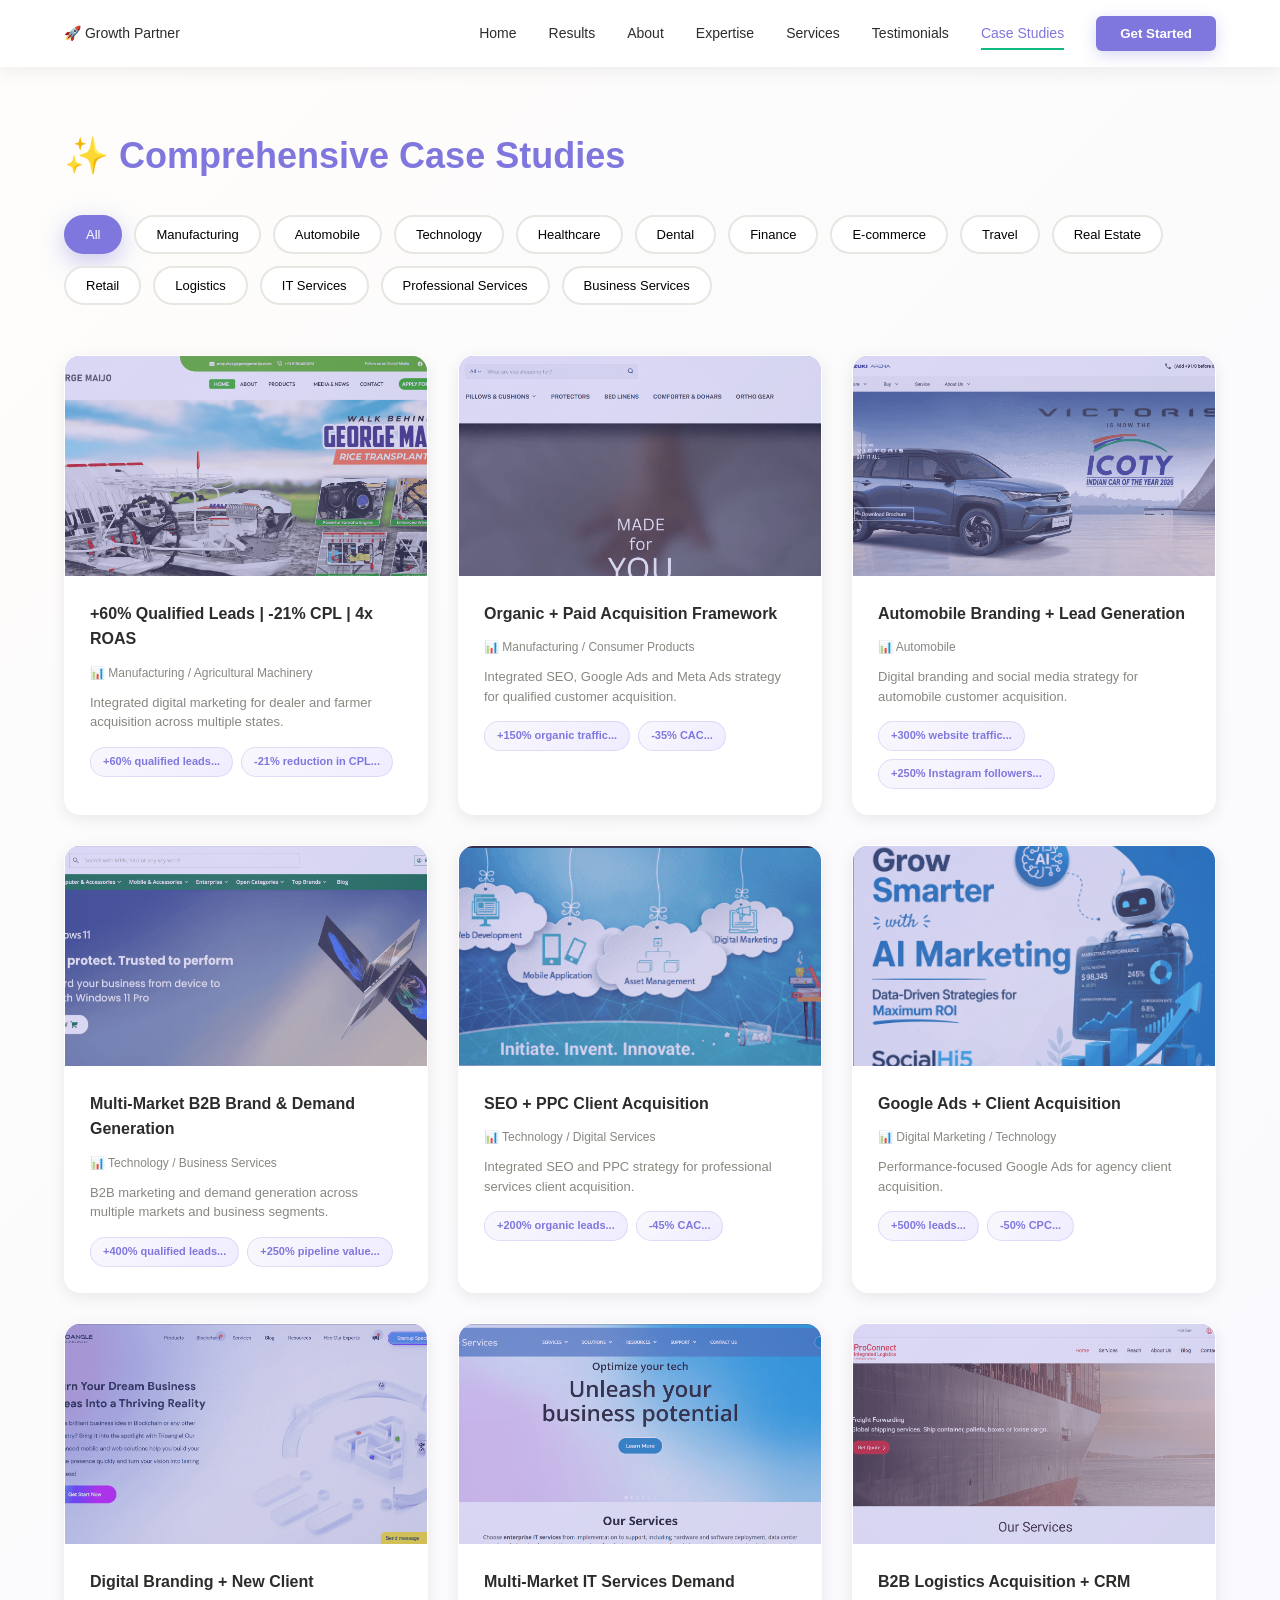
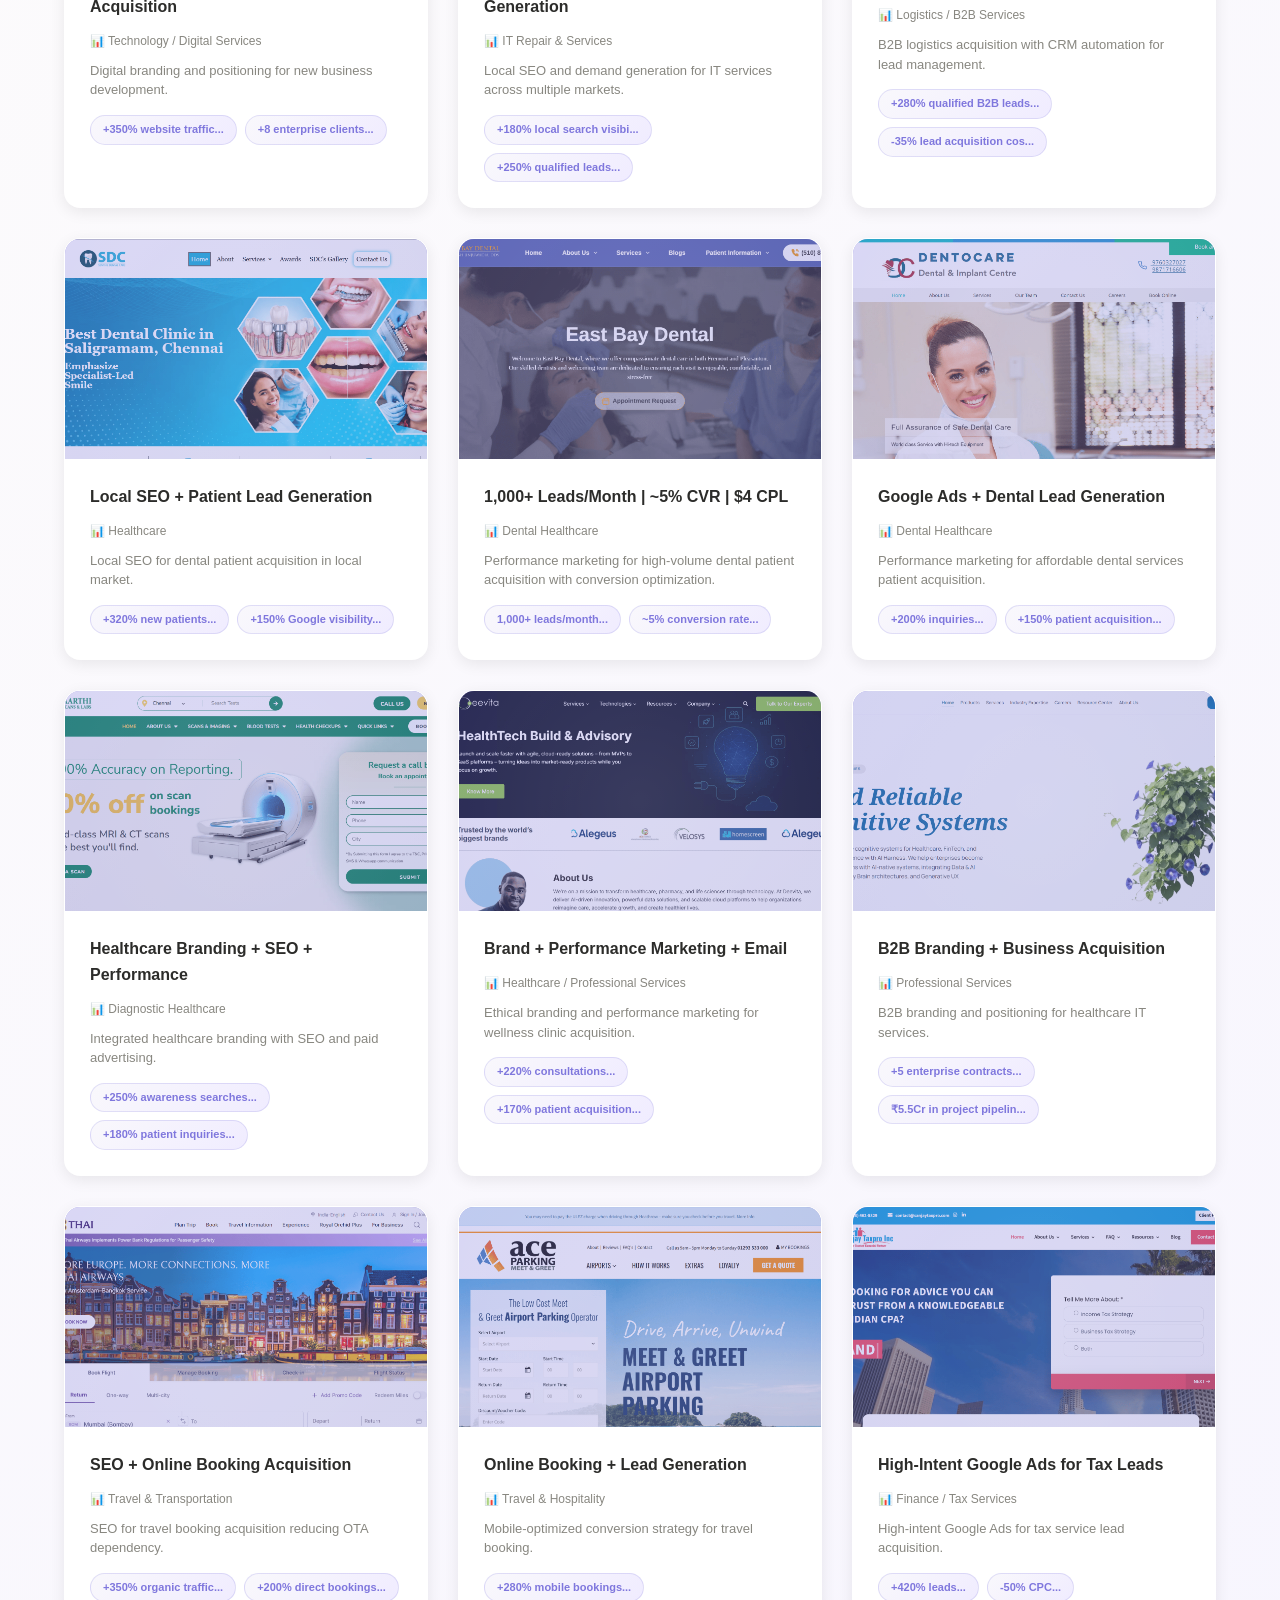
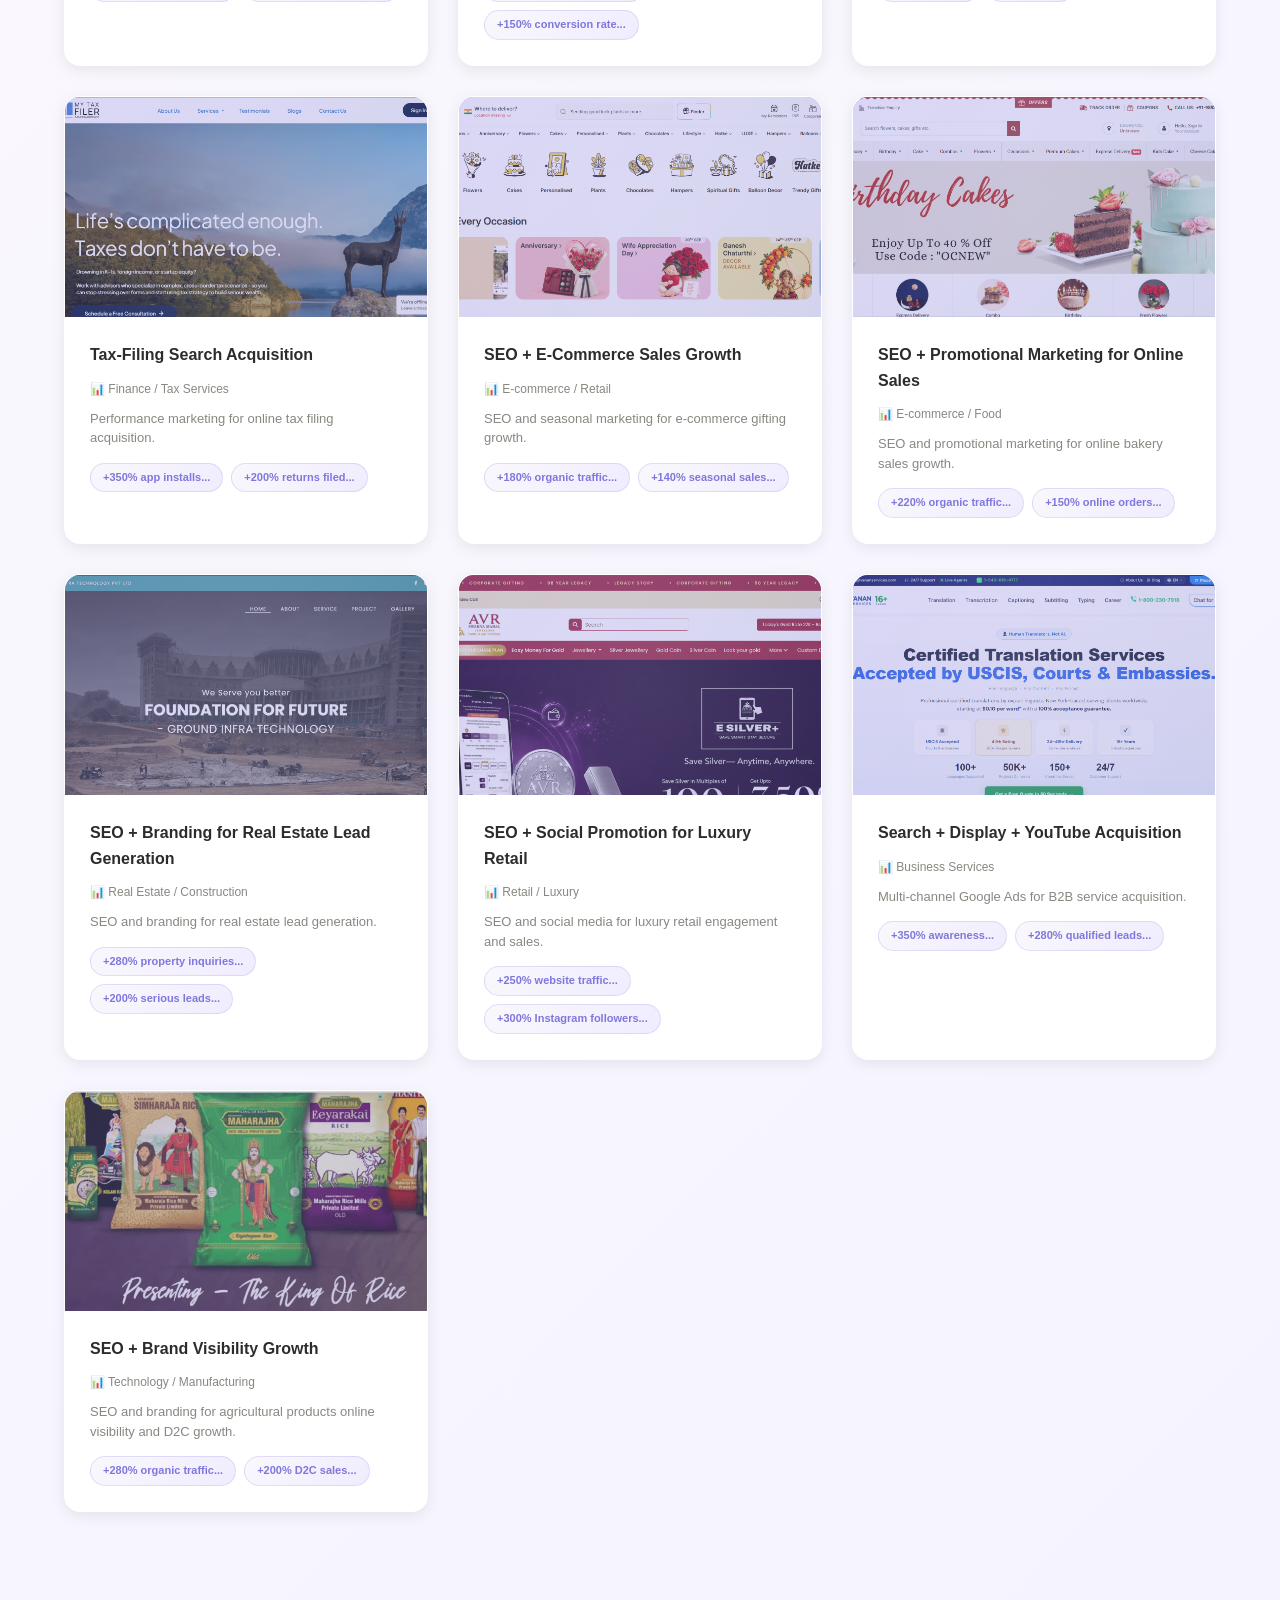
==== commit a2f30975: "version_v2_17_9_26" ====
--- a/case-study.html
+++ b/case-study.html
@@ -919,7 +919,7 @@
 
             document.getElementById('detail-roi').textContent = cs.roi;
 
-            const websiteHTML = `<p><a href="https://${cs.website}" target="_blank" class="website-link">🌐 Visit ${cs.client} Website</a></p>`;
+            const websiteHTML = `<p><a href="${cs.website}" target="_blank" class="website-link">🌐 Visit ${cs.client} Website</a></p>`;
             document.getElementById('website-section').innerHTML = websiteHTML;
 
             window.scrollTo(0, 0);
